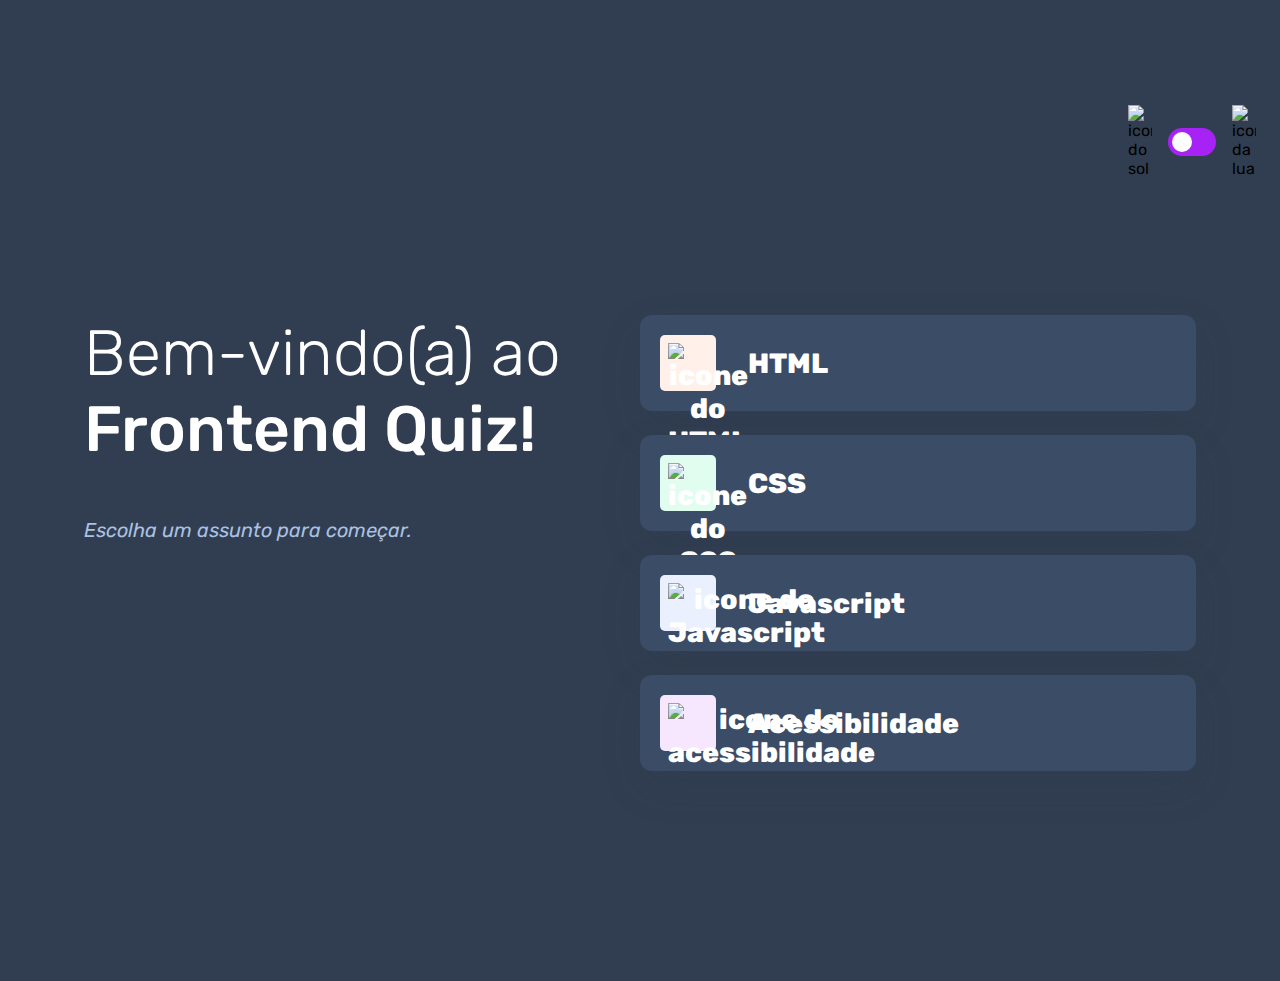
==== index.html @ 6b0ee9d3 "Adaptação das cores para o tema escuro" ====
<!DOCTYPE html>
<html lang="pt-BR">
<head>
    <meta charset="UTF-8">
    <meta name="viewport" content="width=device-width, initial-scale=1.0">
    <link rel="preconnect" href="https://fonts.googleapis.com">
    <link rel="preconnect" href="https://fonts.gstatic.com" crossorigin>
    <link href="https://fonts.googleapis.com/css2?family=Rubik:ital,wght@0,300..900;1,300..900&display=swap" rel="stylesheet"><link rel="preconnect" href="https://fonts.googleapis.com">
    <link rel="preconnect" href="https://fonts.gstatic.com" crossorigin>
    <link href="https://fonts.googleapis.com/css2?family=Rubik:ital,wght@0,300..900;1,300..900&display=swap" rel="stylesheet">
    <link rel="stylesheet" href="style.css">
    <title>Quiz App</title>
</head>
<body class="escuro">
    <header>
        <div class="tema">
            <img src="./assets/images/icon-sun-dark.svg" alt="icone do sol">
            <button>
                <div></div>
            </button>
            <img src="./assets/images/icon-moon-dark.svg" alt="icone da lua">
        </div>
    </header>

    <main>
        <section class="boas_vindas">
            <h1>
                Bem-vindo(a) ao <br> 
                <strong>Frontend Quiz!</strong>
            </h1>

            <p>Escolha um assunto para começar.</p>
        </section>

        <section class="assuntos">
            <button class="botao_html">
                <div>
                    <img src="./assets/images/icon-html.svg" alt="icone do HTML">
                </div>
                HTML
            </button>
            <button class="botao_css">
                <div>
                    <img src="./assets/images/icon-css.svg" alt="icone do CSS">
                </div>
                CSS
            </button>
            <button class="botao_javascript">
                <div>
                    <img src="./assets/images/icon-js.svg" alt="icone do Javascript">
                </div>
                Javascript
            </button>
            <button class="botao_acessibilidade">
                <div>
                    <img src="./assets/images/icon-accessibility.svg" alt="icone do acessibilidade">
                </div>
                Acessibilidade
            </button>
        </section>
    </main>
</body>
</html>
---- style.css ----
* {
    margin: 0;
    padding: 0;
    box-sizing: border-box;
    font-family: "Rubik", sans-serif;
    -webkit-font-smoothing: antialiased;
}

:root {
    --bg-color: #f4f6fa;
    --purple: #a722f5;
    --white: #fff;
    --primary-text-color: #313E51;
    --secondary-text-color: #626c7f;
    --button-bg: #fff;
    --shadow: 0px 16px 40px 0px rgba(143, 168, 193, 0.14);
    --bg-html: #fff1e9;
    --bg-css: #e0fdef;
    --bg-javascript: #ebf0ff;
    --bg-acessibilidade: #f6e7ff;
    --bg-mobile: url(./assets/images/pattern-background-mobile-light.svg);
    --bg-desktop: url(./assets/images/pattern-background-desktop-light.svg);
}

body.escuro {
    --bg-color: #313e51;
    --bg-mobile: url(./assets/images/pattern-background-mobile-dark.svg);
    --bg-desktop: url(./assets/images/pattern-background-desktop-dark.svg);
    --primary-text-color: #fff;
    --secondary-text-color: #abc1e1;
    --button-bg: #3b4d66;
    --shadow: 0px 16px 40px 0px rgba(49, 62, 81, 0.14);
}

body {
    height: 100svh;
    background: var(--bg-mobile) var(--bg-color);
    background-repeat: no-repeat;
    background-size: cover;
}

header {
    padding: 16px 24px;
    display: flex;
    justify-content: flex-end;
}

.tema {
    padding: 8px 0px;
    display: flex;
    align-items: center;
    gap: 8px;
}

.tema img {
    width: 16px;
}

.tema button {
    height: 20px;
    width: 32px;
    background: var(--purple);
    border: 0;
    border-radius: 999px;
    padding: 4px;
}

.tema button div {
    background: var(--white);
    width: 12px;
    height: 12px;
    border-radius: 999px;
}

main {
    padding: 32px 24px;

}   

.boas_vindas {
    margin-bottom: 40px;
}

.boas_vindas h1 {
    font-size: 40px;
    font-weight: 300;
    color: var(--primary-text-color);
    margin-bottom: 16px;
}

.boas_vindas h1 strong {
    font-weight: 500;
}

.boas_vindas p {
    color: var(--secondary-text-color);
    font-size: 14px;
    line-height: 150%;
    font-style: italic;
}

.assuntos {
    display: flex;
    flex-direction: column;
    gap: 12px;
}

.assuntos button {
    border: none;
    background: var(--button-bg);
    display: flex;
    align-items: center;
    gap: 16px;
    padding: 12px;
    border-radius: 12px;
    box-shadow: var(--shadow);
    font-size: 18px;
    font-weight: 800;
    color: var(--primary-text-color);
}

.assuntos button div {
    width: 40px;
    height: 40px;
    padding: 5px;
    border-radius: 5px;
}

.assuntos button img {
    width: 100%;
}

.botao_html div {
    background: var(--bg-html);
}

.botao_css div {
    background: var(--bg-css);
}
.botao_javascript div {
    background: var(--bg-javascript);
}
.botao_acessibilidade div {
    background: var(--bg-acessibilidade);
}

@media (min-width: 1100px) {
    body {
        background: var(--bg-desktop) var(--bg-color);
        background-size: cover;
        background-repeat: no-repeat;
    }

    header {
        margin-block: 81px;
    }

    .tema {
        gap: 16px;
    }

    .tema img {
        width: 24px;
    }

    .tema button {
        width: 48px;
        height: 28px;
    }

    .tema button div {
        width: 20px;
        height: 20px;
    }

    main {
        display: flex;
        max-width: 1160px;
        margin-inline: auto;
    }

    section {
        width: 100%;
    }

    .boas_vindas h1 {
        font-size: 64px;
        margin-bottom: 48px;
    }

    .boas_vindas p {
        font-size: 20px;
    }

    .assuntos {
        gap: 24px;
    }

    .assuntos button {
        font-size: 28px;
        padding: 20px;
        gap: 32px;
    }

    .assuntos button div {
        width:  56px;
        height: 56px;
        padding: 8px;
    }

}
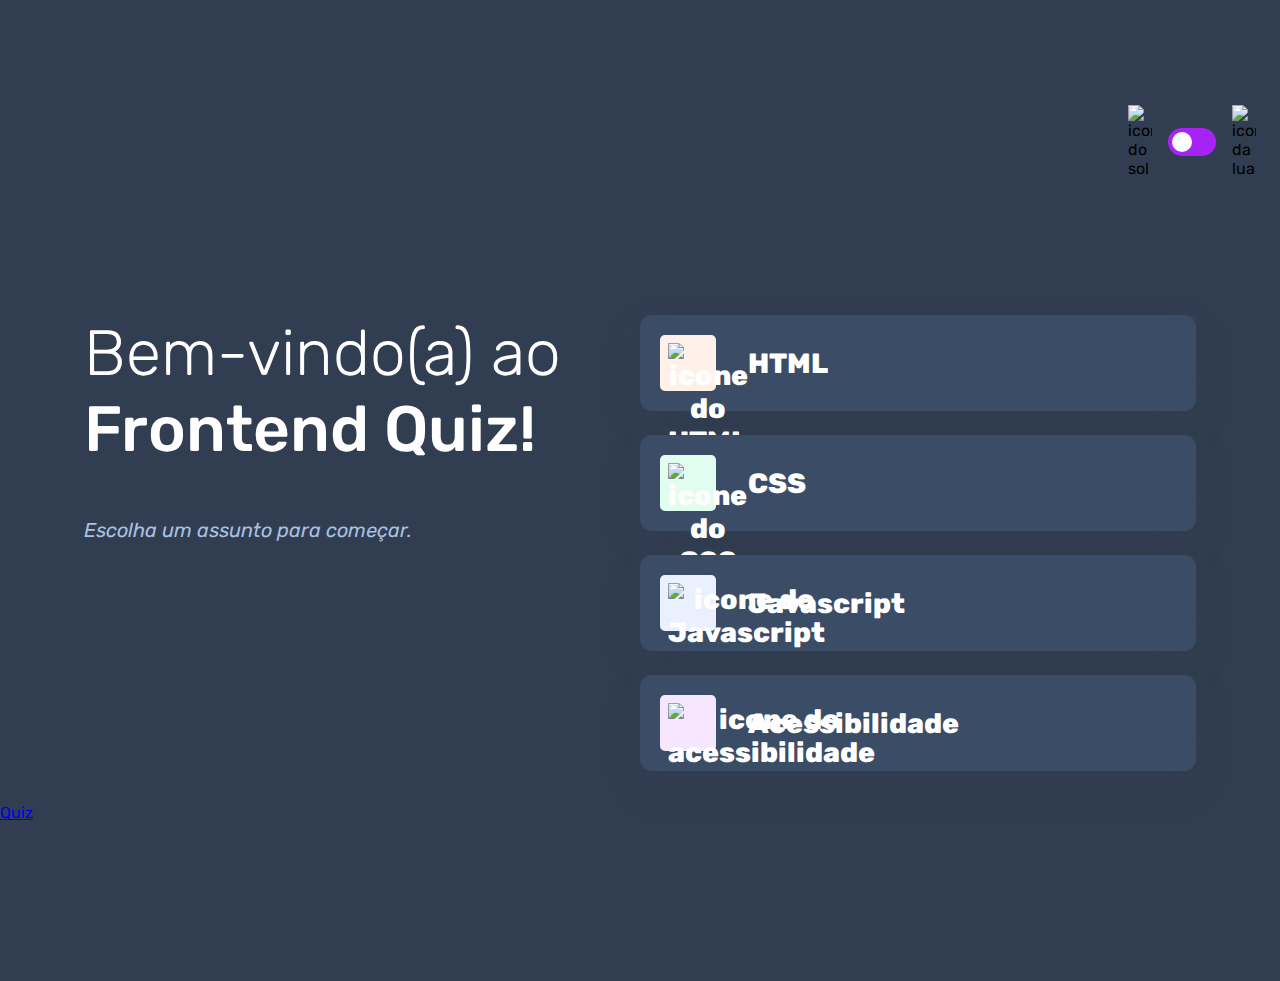
==== commit 2ceb019c: "Criação da página do quiz" ====
--- a/index.html
+++ b/index.html
@@ -59,5 +59,7 @@
             </button>
         </section>
     </main>
+
+    <a href="./pages/quiz/quiz.html">Quiz</a>
 </body>
 </html>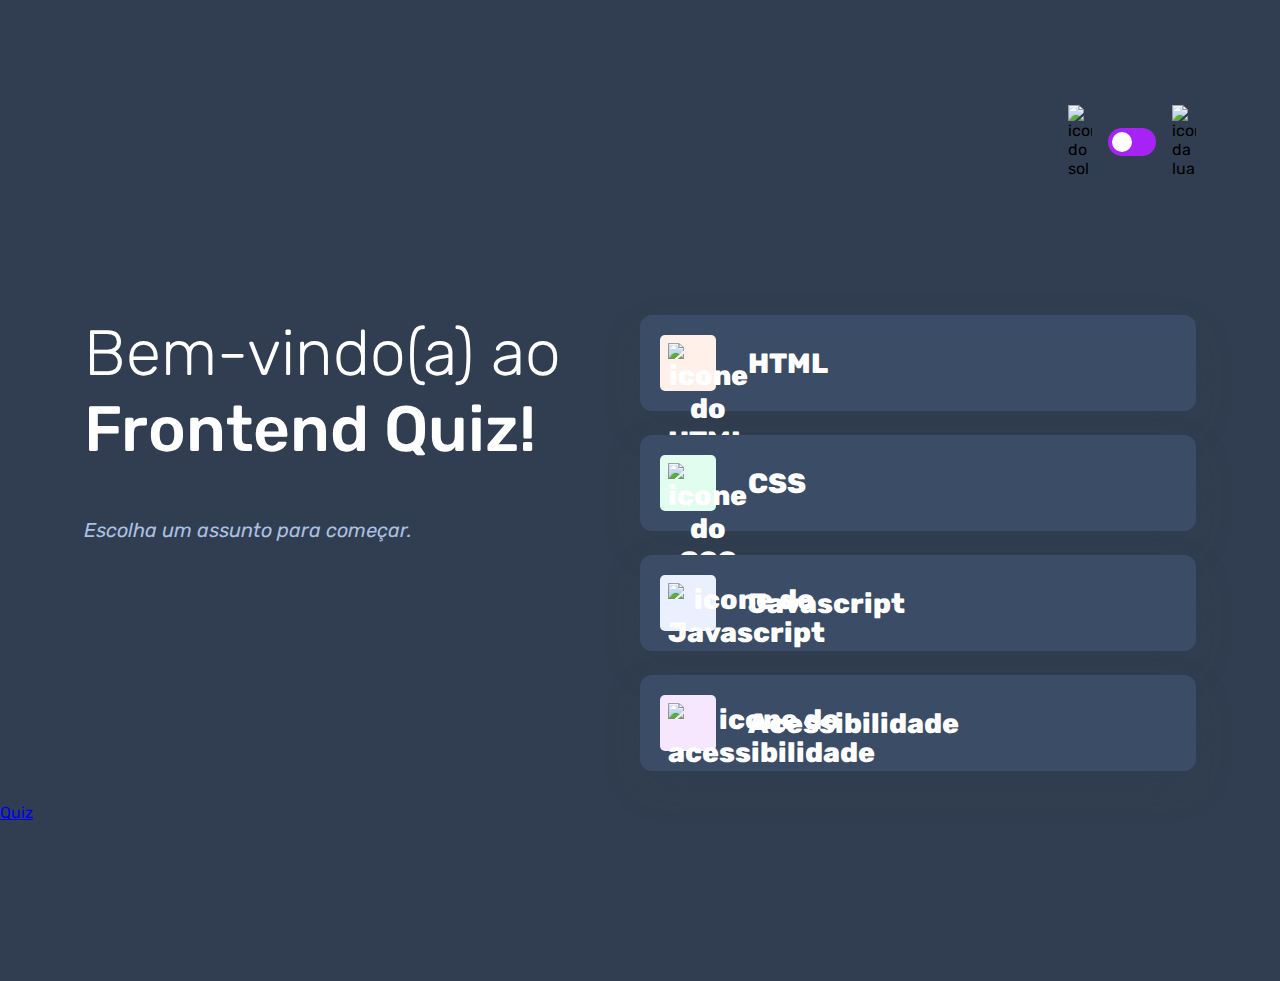
==== commit b828f831: "Importação de codigos do quizz.html e do quiz.css para pagina resultados" ====
--- a/index.html
+++ b/index.html
@@ -6,8 +6,6 @@
     <link rel="preconnect" href="https://fonts.googleapis.com">
     <link rel="preconnect" href="https://fonts.gstatic.com" crossorigin>
     <link href="https://fonts.googleapis.com/css2?family=Rubik:ital,wght@0,300..900;1,300..900&display=swap" rel="stylesheet"><link rel="preconnect" href="https://fonts.googleapis.com">
-    <link rel="preconnect" href="https://fonts.gstatic.com" crossorigin>
-    <link href="https://fonts.googleapis.com/css2?family=Rubik:ital,wght@0,300..900;1,300..900&display=swap" rel="stylesheet">
     <link rel="stylesheet" href="style.css">
     <title>Quiz App</title>
 </head>
--- a/style.css
+++ b/style.css
@@ -43,6 +43,8 @@
     padding: 16px 24px;
     display: flex;
     justify-content: flex-end;
+    max-width: 1160px;
+    margin-inline: auto;
 }
 
 .tema {
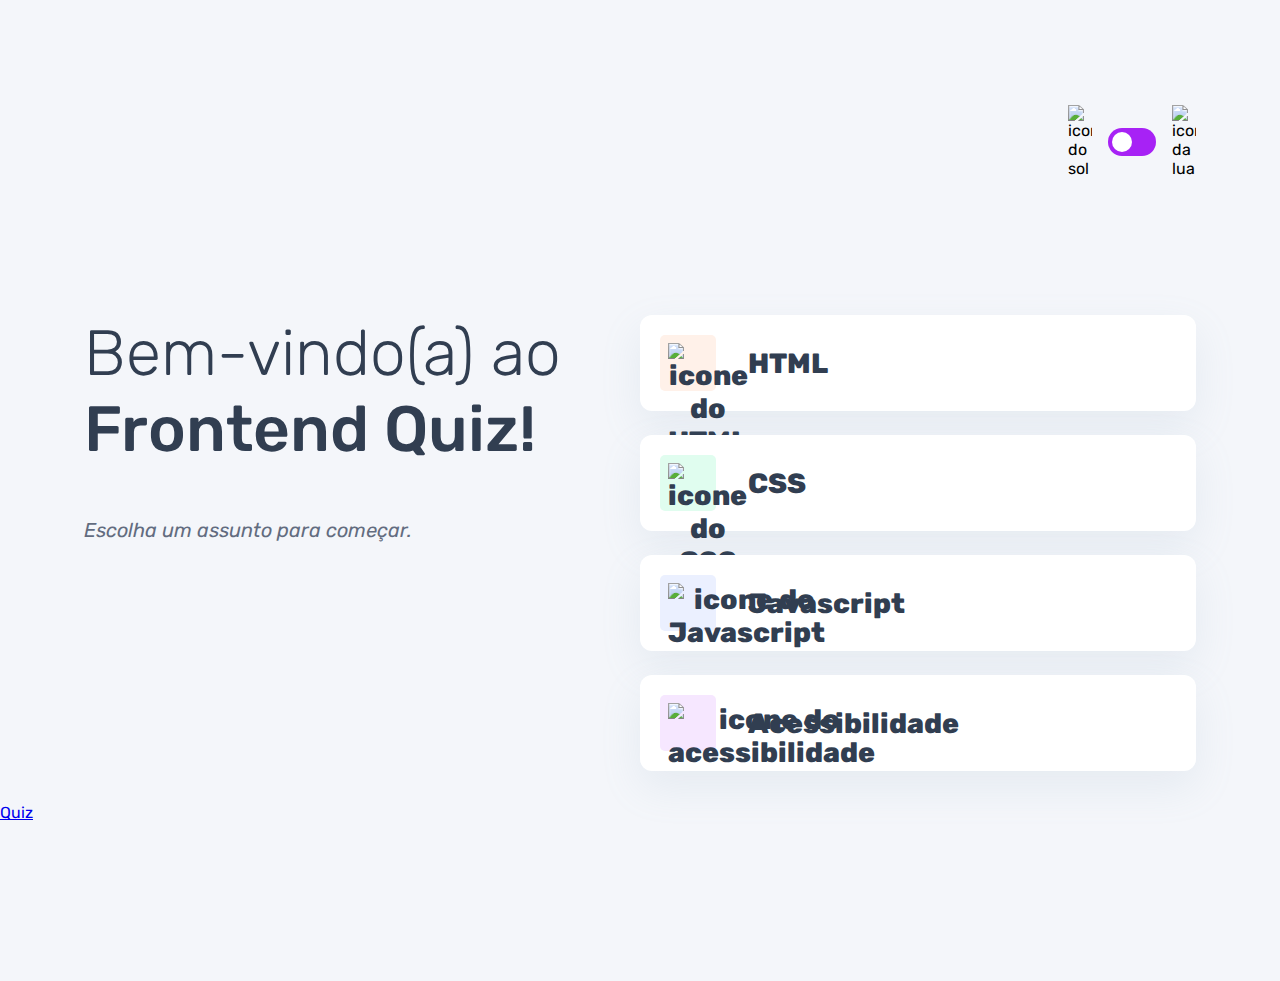
==== commit 4d3bb9b0: "primeiro ajuste do tema no JavaScript" ====
--- a/index.html
+++ b/index.html
@@ -7,9 +7,10 @@
     <link rel="preconnect" href="https://fonts.gstatic.com" crossorigin>
     <link href="https://fonts.googleapis.com/css2?family=Rubik:ital,wght@0,300..900;1,300..900&display=swap" rel="stylesheet"><link rel="preconnect" href="https://fonts.googleapis.com">
     <link rel="stylesheet" href="style.css">
+    <script src="./script.js" defer></script>
     <title>Quiz App</title>
 </head>
-<body class="escuro">
+<body>
     <header>
         <div class="tema">
             <img src="./assets/images/icon-sun-dark.svg" alt="icone do sol">
--- a/style.css
+++ b/style.css
@@ -65,6 +65,7 @@
     border: 0;
     border-radius: 999px;
     padding: 4px;
+    display: flex;
 }
 
 .tema button div {
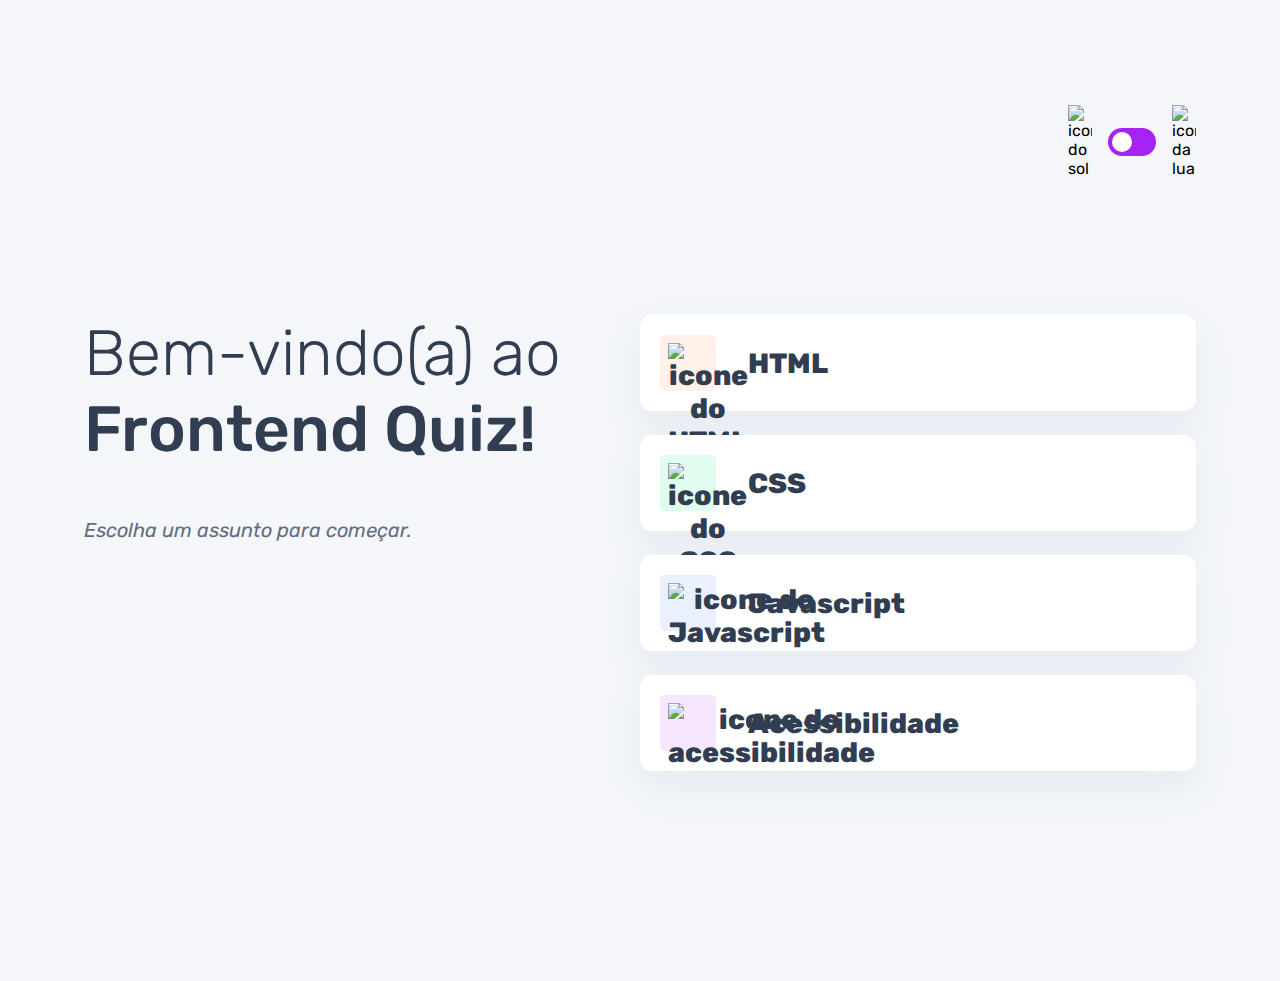
==== commit 1d0eae7c: "Adicionada a função para escolher o tema do quiz no index.html" ====
--- a/index.html
+++ b/index.html
@@ -7,7 +7,7 @@
     <link rel="preconnect" href="https://fonts.gstatic.com" crossorigin>
     <link href="https://fonts.googleapis.com/css2?family=Rubik:ital,wght@0,300..900;1,300..900&display=swap" rel="stylesheet"><link rel="preconnect" href="https://fonts.googleapis.com">
     <link rel="stylesheet" href="style.css">
-    <script src="./script.js" defer></script>
+    <script src="./script.js" type="module" defer></script>
     <title>Quiz App</title>
 </head>
 <body>
@@ -58,7 +58,5 @@
             </button>
         </section>
     </main>
-
-    <a href="./pages/quiz/quiz.html">Quiz</a>
 </body>
 </html>--- a/style.css
+++ b/style.css
@@ -66,6 +66,7 @@
     border-radius: 999px;
     padding: 4px;
     display: flex;
+    cursor: pointer;
 }
 
 .tema button div {
@@ -120,6 +121,7 @@
     font-size: 18px;
     font-weight: 800;
     color: var(--primary-text-color);
+    cursor: pointer;
 }
 
 .assuntos button div {
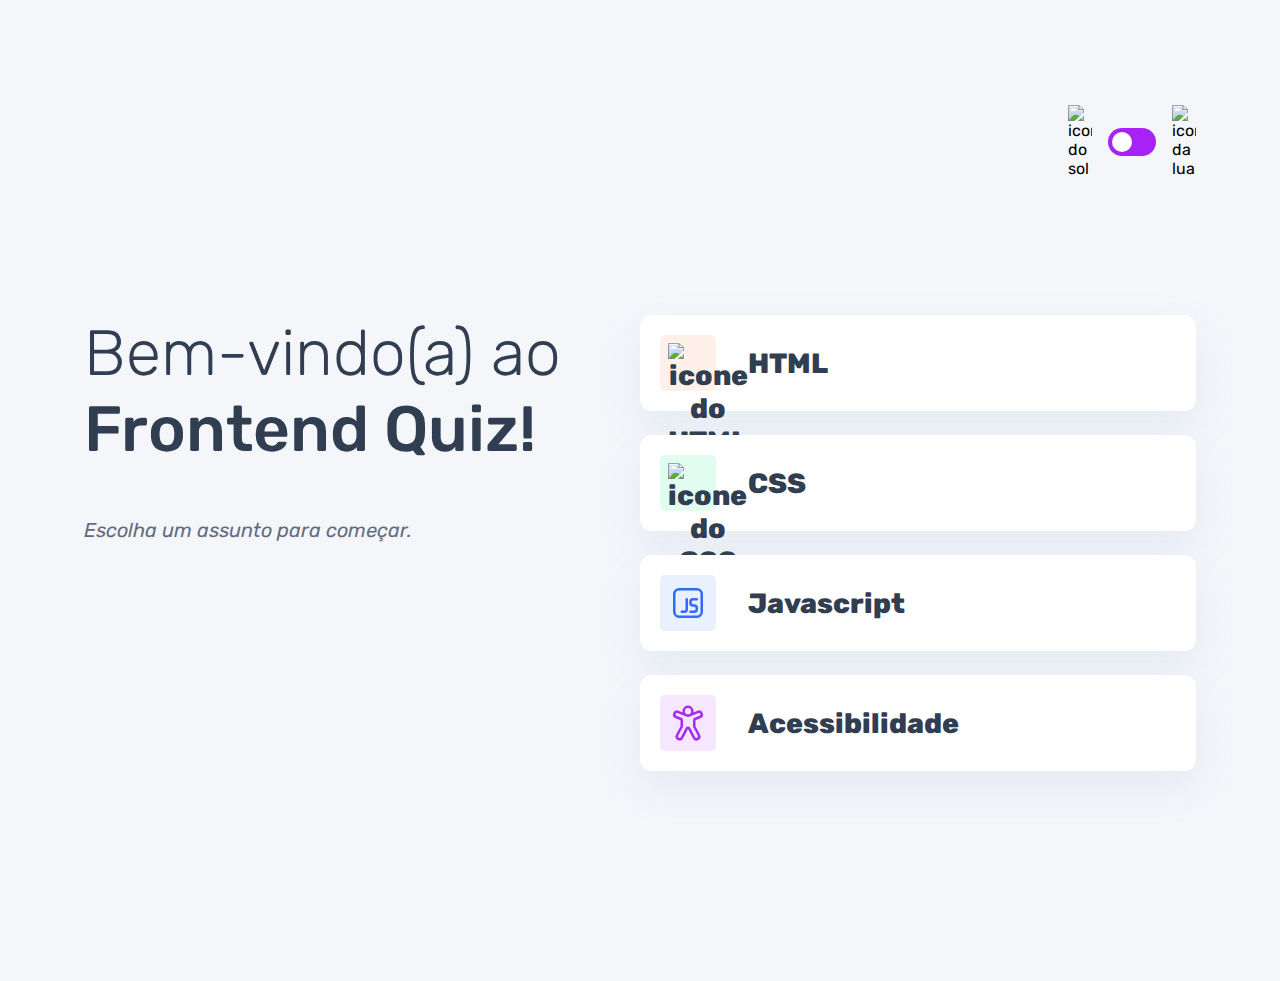
==== commit 482128de: "alteração dinamica do assunto da pagina" ====
--- a/index.html
+++ b/index.html
@@ -46,13 +46,13 @@
             </button>
             <button class="botao_javascript">
                 <div>
-                    <img src="./assets/images/icon-js.svg" alt="icone do Javascript">
+                    <img src="./assets/images/icon-javascript.svg" alt="icone do Javascript">
                 </div>
                 Javascript
             </button>
             <button class="botao_acessibilidade">
                 <div>
-                    <img src="./assets/images/icon-accessibility.svg" alt="icone do acessibilidade">
+                    <img src="./assets/images/icon-acessibilidade.svg" alt="icone do acessibilidade">
                 </div>
                 Acessibilidade
             </button>
